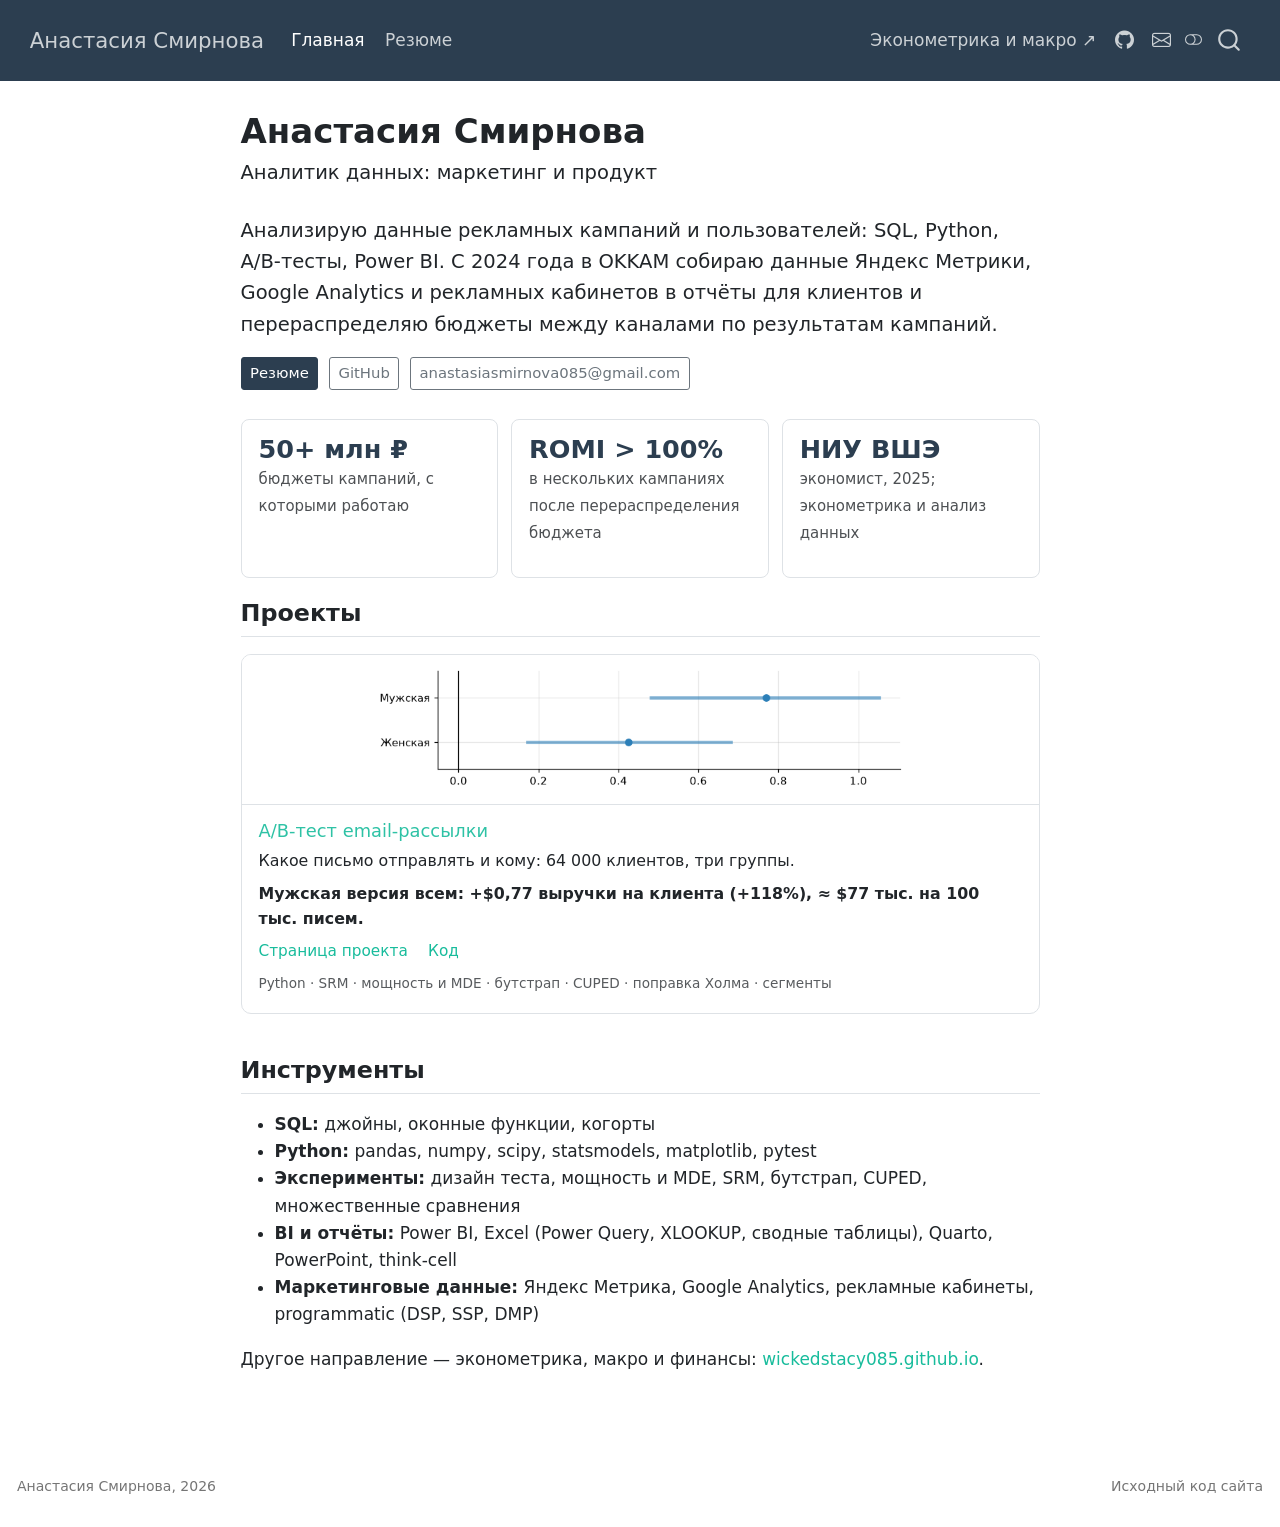
==== index.html @ 2279bbde "Built site for gh-pages" ====
<!DOCTYPE html>
<html xmlns="http://www.w3.org/1999/xhtml" lang="ru" xml:lang="ru"><head>

<meta charset="utf-8">
<meta name="generator" content="quarto-1.11.9">

<meta name="viewport" content="width=device-width, initial-scale=1.0, user-scalable=yes">


<title>Анастасия Смирнова</title>
<style>
/* Default styles provided by pandoc.
** See https://pandoc.org/MANUAL.html#variables-for-html for config info.
*/
span.smallcaps{font-variant: small-caps;}
div.columns{display: flex; gap: 1.5em;}
div.column{flex: auto;}
@media screen {
div.columns{gap: min(4vw, 1.5em);}
div.column{overflow-x: auto;}
}
div.hanging-indent{margin-left: 1.5em; text-indent: -1.5em;}
ul.task-list{list-style: none;}
ul.task-list li input[type="checkbox"] {
  width: 0.8em;
  margin: 0 0.8em 0.2em -1em; /* quarto-specific, see https://github.com/quarto-dev/quarto-cli/issues/4556 */ 
  vertical-align: middle;
}
</style>


<script src="site_libs/quarto-nav/quarto-nav.js"></script>
<script src="site_libs/quarto-nav/headroom.min.js"></script>
<script src="site_libs/clipboard/clipboard.min.js"></script>
<script src="site_libs/quarto-search/autocomplete.umd.js"></script>
<script src="site_libs/quarto-search/fuse.min.js"></script>
<script src="site_libs/quarto-search/quarto-search.js"></script>
<meta name="quarto:offset" content="./">
<script src="site_libs/quarto-html/quarto.js" type="module"></script>
<script src="site_libs/quarto-html/tabsets/tabsets.js" type="module"></script>
<script src="site_libs/quarto-html/scrollable-regions/scrollable-regions.js" type="module"></script>
<script src="site_libs/quarto-html/popper.min.js"></script>
<script src="site_libs/quarto-html/tippy.umd.min.js"></script>
<script src="site_libs/quarto-html/anchor.min.js"></script>
<link href="site_libs/quarto-html/tippy.css" rel="stylesheet">
<link href="site_libs/quarto-html/quarto-syntax-highlighting-63b5708e65d6cd79cd7618c58d0c21e7.css" rel="stylesheet" class="quarto-color-scheme" id="quarto-text-highlighting-styles">
<link href="site_libs/quarto-html/quarto-syntax-highlighting-dark-447e42e69aaa9833c0ba1b986f430b20.css" rel="stylesheet" class="quarto-color-scheme quarto-color-alternate" id="quarto-text-highlighting-styles">
<link href="site_libs/quarto-html/quarto-syntax-highlighting-63b5708e65d6cd79cd7618c58d0c21e7.css" rel="stylesheet" class="quarto-color-scheme-extra" id="quarto-text-highlighting-styles">
<script src="site_libs/bootstrap/bootstrap.min.js"></script>
<link href="site_libs/bootstrap/bootstrap-icons.css" rel="stylesheet">
<link href="site_libs/bootstrap/bootstrap-16fb2afdab2c977a88d0d4b7b8294ec5.min.css" rel="stylesheet" append-hash="true" class="quarto-color-scheme" id="quarto-bootstrap" data-mode="light">
<link href="site_libs/bootstrap/bootstrap-dark-0849af376b108c23856351c3808229f8.min.css" rel="stylesheet" append-hash="true" class="quarto-color-scheme quarto-color-alternate" id="quarto-bootstrap" data-mode="dark">
<link href="site_libs/bootstrap/bootstrap-16fb2afdab2c977a88d0d4b7b8294ec5.min.css" rel="stylesheet" append-hash="true" class="quarto-color-scheme-extra" id="quarto-bootstrap" data-mode="light">
<script id="quarto-search-options" type="application/json">{
  "location": "navbar",
  "copy-button": false,
  "collapse-after": 3,
  "panel-placement": "end",
  "type": "overlay",
  "limit": 50,
  "keyboard-shortcut": [
    "f",
    "/",
    "s"
  ],
  "show-item-context": false,
  "language": {
    "search-no-results-text": "Поиск не дал результатов",
    "search-matching-documents-text": "Результаты поиска",
    "search-copy-link-title": "Скопировать ссылку",
    "search-hide-matches-text": "Скрыть дополнительные результаты",
    "search-more-match-text": "дополнительный результат в этом документе",
    "search-more-matches-text": "дополнительных результата(-ов) в этом документе",
    "search-clear-button-title": "Очистить",
    "search-text-placeholder": "",
    "search-detached-cancel-button-title": "Отменить",
    "search-submit-button-title": "Найти",
    "search-label": "Поиск"
  }
}</script>


<meta property="og:title" content="Анастасия Смирнова">
<meta property="og:description" content="Аналитик данных: маркетинг и продукт">
<meta property="og:image" content="https://wickedstacy085.github.io/analytics/assets/ab-test.png">
<meta property="og:site_name" content="Анастасия Смирнова">
<meta property="og:image:alt" content="Прирост выручки на клиента от мужской и женской версий письма с доверительными интервалами">
<meta property="og:image:height" content="187">
<meta property="og:image:width" content="759">
</head>

<body class="nav-fixed fullcontent quarto-light"><a id="quarto-skip-link" class="visually-hidden-focusable" href="#quarto-document-content">Skip to main content</a><script id="quarto-html-before-body" type="application/javascript">
    const toggleBodyColorMode = (bsSheetEl) => {
      const mode = bsSheetEl.getAttribute("data-mode");
      const bodyEl = window.document.querySelector("body");
      if (mode === "dark") {
        bodyEl.classList.add("quarto-dark");
        bodyEl.classList.remove("quarto-light");
      } else {
        bodyEl.classList.add("quarto-light");
        bodyEl.classList.remove("quarto-dark");
      }
    }
    const toggleBodyColorPrimary = () => {
      const bsSheetEl = window.document.querySelector("link#quarto-bootstrap:not([rel=disabled-stylesheet])");
      if (bsSheetEl) {
        toggleBodyColorMode(bsSheetEl);
      }
    }
    const setColorSchemeToggle = (alternate) => {
      const toggles = window.document.querySelectorAll('.quarto-color-scheme-toggle');
      for (let i=0; i < toggles.length; i++) {
        const toggle = toggles[i];
        if (toggle) {
          toggle.setAttribute("aria-checked", alternate ? "true" : "false");
          if (alternate) {
            toggle.classList.add("alternate");
          } else {
            toggle.classList.remove("alternate");
          }
        }
      }
    };
    const toggleColorMode = (alternate) => {
      // Switch the stylesheets
      const primaryStylesheets = window.document.querySelectorAll('link.quarto-color-scheme:not(.quarto-color-alternate)');
      const alternateStylesheets = window.document.querySelectorAll('link.quarto-color-scheme.quarto-color-alternate');
      manageTransitions('#quarto-margin-sidebar .nav-link', false);
      if (alternate) {
        // note: dark is layered on light, we don't disable primary!
        enableStylesheet(alternateStylesheets);
        for (const sheetNode of alternateStylesheets) {
          if (sheetNode.id === "quarto-bootstrap") {
            toggleBodyColorMode(sheetNode);
          }
        }
      } else {
        disableStylesheet(alternateStylesheets);
        enableStylesheet(primaryStylesheets)
        toggleBodyColorPrimary();
      }
      manageTransitions('#quarto-margin-sidebar .nav-link', true);
      // Switch the toggles
      setColorSchemeToggle(alternate)
    }
    // Hack to workaround the fact that safari doesn't
    // properly recolor the scrollbar when toggling (#1455).
    // Not run on load: stylesheets are set before first paint there, and
    // scrolling would undo the scroll to a URL fragment (#14973).
    // The one pixel nudge keeps the reader where they were.
    const refreshSafariScrollbar = () => {
      if (navigator.userAgent.indexOf('Safari') > 0 && navigator.userAgent.indexOf('Chrome') == -1) {
        manageTransitions("body", false);
        const scrollY = window.scrollY;
        window.scrollTo(0, scrollY > 0 ? scrollY - 1 : 1);
        setTimeout(() => {
          window.scrollTo(0, scrollY);
          manageTransitions("body", true);
        }, 40);
      }
    }
    const disableStylesheet = (stylesheets) => {
      for (let i=0; i < stylesheets.length; i++) {
        const stylesheet = stylesheets[i];
        stylesheet.rel = 'disabled-stylesheet';
      }
    }
    const enableStylesheet = (stylesheets) => {
      for (let i=0; i < stylesheets.length; i++) {
        const stylesheet = stylesheets[i];
        if(stylesheet.rel !== 'stylesheet') { // for Chrome, which will still FOUC without this check
          stylesheet.rel = 'stylesheet';
        }
      }
    }
    const manageTransitions = (selector, allowTransitions) => {
      const els = window.document.querySelectorAll(selector);
      for (let i=0; i < els.length; i++) {
        const el = els[i];
        if (allowTransitions) {
          el.classList.remove('notransition');
        } else {
          el.classList.add('notransition');
        }
      }
    }
    const isFileUrl = () => {
      return window.location.protocol === 'file:';
    }
    const hasAlternateSentinel = () => {
      let styleSentinel = getColorSchemeSentinel();
      if (styleSentinel !== null) {
        return styleSentinel === "alternate";
      } else {
        return false;
      }
    }
    const setStyleSentinel = (alternate) => {
      const value = alternate ? "alternate" : "default";
      if (!isFileUrl()) {
        window.localStorage.setItem("quarto-color-scheme", value);
      } else {
        localAlternateSentinel = value;
      }
    }
    const getColorSchemeSentinel = () => {
      if (!isFileUrl()) {
        const storageValue = window.localStorage.getItem("quarto-color-scheme");
        return storageValue != null ? storageValue : localAlternateSentinel;
      } else {
        return localAlternateSentinel;
      }
    }
    const toggleGiscusIfUsed = (isAlternate, darkModeDefault) => {
      const baseTheme = document.querySelector('#giscus-base-theme')?.value ?? 'light';
      const alternateTheme = document.querySelector('#giscus-alt-theme')?.value ?? 'dark';
      let newTheme = '';
      if(authorPrefersDark) {
        newTheme = isAlternate ? baseTheme : alternateTheme;
      } else {
        newTheme = isAlternate ? alternateTheme : baseTheme;
      }
      const changeGiscusTheme = () => {
        // From: https://github.com/giscus/giscus/issues/336
        const sendMessage = (message) => {
          const iframe = document.querySelector('iframe.giscus-frame');
          if (!iframe) return;
          iframe.contentWindow.postMessage({ giscus: message }, 'https://giscus.app');
        }
        sendMessage({
          setConfig: {
            theme: newTheme
          }
        });
      }
      const isGiscussLoaded = window.document.querySelector('iframe.giscus-frame') !== null;
      if (isGiscussLoaded) {
        changeGiscusTheme();
      }
    };
    const authorPrefersDark = false;
    const darkModeDefault = authorPrefersDark;
      document.querySelector('link#quarto-text-highlighting-styles.quarto-color-scheme-extra').rel = 'disabled-stylesheet';
      document.querySelector('link#quarto-bootstrap.quarto-color-scheme-extra').rel = 'disabled-stylesheet';
    let localAlternateSentinel = darkModeDefault ? 'alternate' : 'default';
    // Dark / light mode switch
    window.quartoToggleColorScheme = () => {
      // Read the current dark / light value
      let toAlternate = !hasAlternateSentinel();
      toggleColorMode(toAlternate);
      refreshSafariScrollbar();
      setStyleSentinel(toAlternate);
      toggleGiscusIfUsed(toAlternate, darkModeDefault);
      window.dispatchEvent(new Event('resize'));
    };
    // Switch to dark mode if need be
    if (hasAlternateSentinel()) {
      toggleColorMode(true);
    } else {
      toggleColorMode(false);
    }
  </script>

<div id="quarto-search-results"></div>
  <header id="quarto-header" class="headroom fixed-top">
    <nav class="navbar navbar-expand-lg " data-bs-theme="dark" aria-label="Сайт">
      <div class="navbar-container container-fluid">
      <div class="navbar-brand-container mx-auto">
    <a class="navbar-brand" href="./index.html">
    <span class="navbar-title">Анастасия Смирнова</span>
    </a>
  </div>
          <button class="navbar-toggler" type="button" data-bs-toggle="collapse" data-bs-target="#navbarCollapse" aria-controls="navbarCollapse" aria-expanded="false" aria-label="Переключить навигацию" onclick="if (window.quartoToggleHeadroom) { window.quartoToggleHeadroom(); }">
  <span class="navbar-toggler-icon"></span>
</button>
          <div class="collapse navbar-collapse" id="navbarCollapse">
            <ul class="navbar-nav navbar-nav-scroll me-auto">
  <li class="nav-item">
    <a class="nav-link active" href="./index.html" aria-current="page"> 
<span class="menu-text">Главная</span></a>
  </li>  
  <li class="nav-item">
    <a class="nav-link" href="./cv.html"> 
<span class="menu-text">Резюме</span></a>
  </li>  
</ul>
            <ul class="navbar-nav navbar-nav-scroll ms-auto">
  <li class="nav-item">
    <a class="nav-link" href="https://wickedstacy085.github.io/"> 
<span class="menu-text">Эконометрика и макро ↗</span></a>
  </li>  
  <li class="nav-item compact">
    <a class="nav-link" href="https://github.com/wickedstacy085"> <i class="bi bi-github" role="img" aria-label="GitHub">
</i> 
<span class="menu-text"></span></a>
  </li>  
  <li class="nav-item compact">
    <a class="nav-link" href="mailto:anastasiasmirnova085@gmail.com"> <i class="bi bi-envelope" role="img" aria-label="Email">
</i> 
<span class="menu-text"></span></a>
  </li>  
</ul>
          </div> <!-- /navcollapse -->
            <div class="quarto-navbar-tools">
  <button type="button" role="switch" aria-checked="false" class="quarto-color-scheme-toggle quarto-navigation-tool  px-1" onclick="window.quartoToggleColorScheme(); return false;" title="Переключить темный режим" aria-label="Переключить темный режим"><i class="bi"></i></button>
</div>
            <div id="quarto-search" class="" title="Поиск"></div>
      </div> <!-- /container-fluid -->
    </nav>
</header>
<!-- content -->
<div id="quarto-content" class="quarto-container page-columns page-rows-contents page-layout-article page-navbar">
<!-- sidebar -->
<!-- margin-sidebar -->
    
<!-- main -->
<main class="content" id="quarto-document-content" tabindex="-1">


<header id="title-block-header" class="quarto-title-block default">
<div class="quarto-title">
<h1 class="title">Анастасия Смирнова</h1>
<p class="subtitle lead">Аналитик данных: маркетинг и продукт</p>
</div>



<div class="quarto-title-meta">

    
  
    
  </div>
  


</header>


<div class="lead">
<p>Анализирую данные рекламных кампаний и пользователей: SQL, Python, A/B-тесты, Power BI. С 2024 года в OKKAM собираю данные Яндекс Метрики, Google Analytics и рекламных кабинетов в отчёты для клиентов и перераспределяю бюджеты между каналами по результатам кампаний.</p>
</div>
<p><a href="./cv.html" class="btn btn-primary btn-sm">Резюме</a> <a href="https://github.com/wickedstacy085" class="btn btn-outline-secondary btn-sm">GitHub</a> <a href="mailto:anastasiasmirnova085@gmail.com" class="btn btn-outline-secondary btn-sm">anastasiasmirnova085@gmail.com</a></p>
<div class="kpis">
<div class="kpi">
<p><strong>50+ млн ₽</strong> <span>бюджеты кампаний, с которыми работаю</span></p>
</div>
<div class="kpi">
<p><strong>ROMI &gt; 100%</strong> <span>в нескольких кампаниях после перераспределения бюджета</span></p>
</div>
<div class="kpi">
<p><strong>НИУ ВШЭ</strong> <span>экономист, 2025; эконометрика и анализ данных</span></p>
</div>
</div>
<section id="проекты" class="level2">
<h2 class="anchored" data-anchor-id="проекты">Проекты</h2>
<div class="cards">
<div class="card-project">
<p><img src="assets/ab-test.png" class="img-fluid" alt="Прирост выручки на клиента от мужской и женской версий письма с доверительными интервалами"></p>
<section id="ab-тест-email-рассылки" class="level3 body">
<h3 class="anchored" data-anchor-id="ab-тест-email-рассылки"><a href="https://wickedstacy085.github.io/ab-test-email/">A/B-тест email-рассылки</a></h3>
<p>Какое письмо отправлять и кому: 64 000 клиентов, три группы.</p>
<p><span class="result">Мужская версия всем: +$0,77 выручки на клиента (+118%), ≈ $77 тыс. на 100 тыс. писем.</span></p>
<div class="links">
<p><a href="https://wickedstacy085.github.io/ab-test-email/">Страница проекта</a> <a href="https://github.com/wickedstacy085/ab-test-email">Код</a></p>
</div>
<p><span class="tags">Python · SRM · мощность и MDE · бутстрап · CUPED · поправка Холма · сегменты</span></p>
</section>
</div>
</div>
</section>
<section id="инструменты" class="level2">
<h2 class="anchored" data-anchor-id="инструменты">Инструменты</h2>
<ul>
<li><strong>SQL:</strong> джойны, оконные функции, когорты</li>
<li><strong>Python:</strong> pandas, numpy, scipy, statsmodels, matplotlib, pytest</li>
<li><strong>Эксперименты:</strong> дизайн теста, мощность и MDE, SRM, бутстрап, CUPED, множественные сравнения</li>
<li><strong>BI и отчёты:</strong> Power BI, Excel (Power Query, XLOOKUP, сводные таблицы), Quarto, PowerPoint, think-cell</li>
<li><strong>Маркетинговые данные:</strong> Яндекс Метрика, Google Analytics, рекламные кабинеты, programmatic (DSP, SSP, DMP)</li>
</ul>
<p>Другое направление — эконометрика, макро и финансы: <a href="https://wickedstacy085.github.io/">wickedstacy085.github.io</a>.</p>


</section>

</main> <!-- /main -->
<script id="quarto-html-after-body" type="application/javascript">
  window.document.addEventListener("DOMContentLoaded", function (event) {
    // Ensure there is a toggle, if there isn't float one in the top right
    if (window.document.querySelector('.quarto-color-scheme-toggle') === null) {
      const toggle = window.document.createElement('button');
      toggle.type = "button";
      toggle.setAttribute("role", "switch");
      toggle.setAttribute("aria-checked", "false");
      toggle.classList.add('top-right');
      toggle.classList.add('quarto-color-scheme-toggle');
      toggle.setAttribute("aria-label", "Переключить темный режим");
      toggle.onclick = function() { try { window.quartoToggleColorScheme(); } catch {} return false; };
      const i = window.document.createElement("i");
      i.classList.add('bi');
      toggle.appendChild(i);
      // Put the toggle in a landmark of its own, so that landmark navigation
      // can reach it.
      //
      // The container is always a fresh direct child of body, and the toggle is
      // never moved into page furniture that the theme or the author controls.
      // The toggle is positioned against the page, so any ancestor that
      // establishes a containing block captures it: a positioned element or a
      // grid for position: absolute, and transform, filter, will-change or
      // contain for position: fixed. A direct child of body has none of these
      // to inherit, and the shift when one appears is silent and visual.
      //
      // ARIA says a document should have at most one banner, and axe reports a
      // duplicate whether or not the banners carry distinct labels. So use a
      // header when the page has no banner yet, and a named region otherwise.
      //
      // A header is a banner wherever it sits, unless it is inside sectioning
      // content, so this cannot just look at the children of body: a custom
      // page layout wraps the title block header in a plain div. An explicit
      // role="banner" always counts.
      const sectioning = 'article, aside, main, nav, section, [role="article"], [role="complementary"], [role="main"], [role="navigation"], [role="region"]';
      const hasBanner = Array.from(
        window.document.querySelectorAll('header:not([role]), [role="banner"]')
      ).some(function(el) {
        return el.hasAttribute("role") || el.closest(sectioning) === null;
      });
      const container = window.document.createElement(hasBanner ? "div" : "header");
      if (hasBanner) {
        container.setAttribute("role", "region");
        container.setAttribute("aria-label", "Переключить темный режим");
      }
      container.classList.add('quarto-color-scheme-toggle-container');
      container.appendChild(toggle);
      window.document.body.appendChild(container);
    }
    setColorSchemeToggle(hasAlternateSentinel())
    const icon = "";
    const anchorJS = new window.AnchorJS();
    anchorJS.options = {
      placement: 'right',
      icon: icon
    };
    anchorJS.add('.anchored');
    const isCodeAnnotation = (el) => {
      for (const clz of el.classList) {
        if (clz.startsWith('code-annotation-')) {                     
          return true;
        }
      }
      return false;
    }
    const onCopySuccess = function(e) {
      // button target
      const button = e.trigger;
      // don't keep focus
      button.blur();
      // flash "checked"
      button.classList.add('code-copy-button-checked');
      var currentTitle = button.getAttribute("title");
      button.setAttribute("title", "Скопировано");
      let tooltip;
      if (window.bootstrap) {
        button.setAttribute("data-bs-toggle", "tooltip");
        button.setAttribute("data-bs-placement", "left");
        button.setAttribute("data-bs-title", "Скопировано");
        tooltip = new bootstrap.Tooltip(button, 
          { trigger: "manual", 
            customClass: "code-copy-button-tooltip",
            offset: [0, -8]});
        tooltip.show();    
      }
      setTimeout(function() {
        if (tooltip) {
          tooltip.hide();
          button.removeAttribute("data-bs-title");
          button.removeAttribute("data-bs-toggle");
          button.removeAttribute("data-bs-placement");
        }
        button.setAttribute("title", currentTitle);
        button.classList.remove('code-copy-button-checked');
      }, 1000);
      // clear code selection
      e.clearSelection();
    }
    const getTextToCopy = function(trigger) {
      const outerScaffold = trigger.parentElement.cloneNode(true);
      const codeEl = outerScaffold.querySelector('code');
      for (const childEl of codeEl.children) {
        if (isCodeAnnotation(childEl)) {
          childEl.remove();
        }
      }
      return codeEl.innerText;
    }
    const clipboard = new window.ClipboardJS('.code-copy-button:not([data-in-quarto-modal])', {
      text: getTextToCopy
    });
    clipboard.on('success', onCopySuccess);
    if (window.document.getElementById('quarto-embedded-source-code-modal')) {
      const clipboardModal = new window.ClipboardJS('.code-copy-button[data-in-quarto-modal]', {
        text: getTextToCopy,
        container: window.document.getElementById('quarto-embedded-source-code-modal')
      });
      clipboardModal.on('success', onCopySuccess);
    }
      var localhostRegex = new RegExp(/^(?:http|https):\/\/localhost\:?[0-9]*\//);
      var mailtoRegex = new RegExp(/^mailto:/);
        var filterRegex = new RegExp("https:\/\/wickedstacy085\.github\.io\/analytics");
      var isInternal = (href) => {
          return filterRegex.test(href) || localhostRegex.test(href) || mailtoRegex.test(href);
      }
      // Inspect non-navigation links and adorn them if external
      window.quartoDecorateExternalLinks = function (root) {
     var links = (root || window.document).querySelectorAll('a[href]:not(.nav-link):not(.navbar-brand):not(.toc-action):not(.sidebar-link):not(.sidebar-item-toggle):not(.pagination-link):not(.no-external):not([aria-hidden]):not(.dropdown-item):not(.quarto-navigation-tool):not(.about-link)');
      for (var i=0; i<links.length; i++) {
        const link = links[i];
        if (!isInternal(link.href)) {
          // undo the damage that might have been done by quarto-nav.js in the case of
          // links that we want to consider external
          if (link.dataset.originalHref !== undefined) {
            link.href = link.dataset.originalHref;
          }
          if (!link.classList.contains('no-external-icon')) {
          }
        }
      }
      };
      window.quartoDecorateExternalLinks(window.document);
    // Esc closes the popup (WCAG 1.4.13) and focus leaving both trigger and
    // popup closes it (WCAG 2.4.11); tippy handles neither for interactive popups.
    const hideOnEscAndFocusOut = {
      name: 'hideOnEscAndFocusOut',
      defaultValue: true,
      fn(instance) {
        const dismiss = () => {
          // A show scheduled by the trigger delay would otherwise reopen it
          instance.clearDelayTimeouts();
          instance.hide();
        };
        const onKeyDown = (event) => {
          if (event.key !== 'Escape') {
            return;
          }
          // Keep Esc from also reaching page handlers (e.g. reveal.js overview),
          // except an open reveal.js slide menu, which Esc should close too.
          // The menu handles keys only when its keyboard option is on.
          const menuHandlesEsc = window.Reveal?.getPlugin?.('menu')?.isOpen() &&
            window.Reveal.getConfig().menu?.keyboard !== false;
          if (!menuHandlesEsc) {
            event.stopPropagation();
          }
          if (instance.popper.contains(window.document.activeElement)) {
            // Disabled while refocusing so the focus trigger does not reopen it
            instance.disable();
            instance.reference.focus();
            instance.enable();
          }
          dismiss();
        };
        const onFocusOut = (event) => {
          const target = event.relatedTarget;
          if (target && !instance.reference.contains(target) &&
              !instance.popper.contains(target)) {
            dismiss();
          }
        };
        // On the trigger too: a click trigger (code-annotations: select) has no
        // blur handling. Attached for the instance's lifetime so leaving the
        // trigger also cancels a show still pending on the trigger delay.
        instance.reference.addEventListener('focusout', onFocusOut);
        return {
          onShow() {
            window.document.addEventListener('keydown', onKeyDown, true);
            instance.popper.addEventListener('focusout', onFocusOut);
          },
          onHide() {
            window.document.removeEventListener('keydown', onKeyDown, true);
            instance.popper.removeEventListener('focusout', onFocusOut);
          },
          onDestroy() {
            instance.reference.removeEventListener('focusout', onFocusOut);
          },
        };
      },
    };
    function tippyHover(el, contentFn, onTriggerFn, onUntriggerFn) {
      const config = {
        allowHTML: true,
        maxWidth: 500,
        delay: 100,
        arrow: false,
        appendTo: function(el) {
            return el.parentElement;
        },
        interactive: true,
        interactiveBorder: 10,
        theme: 'quarto',
        placement: 'bottom-start',
        plugins: [hideOnEscAndFocusOut],
      };
      if (contentFn) {
        config.content = contentFn;
      }
      if (onTriggerFn) {
        config.onTrigger = onTriggerFn;
      }
      if (onUntriggerFn) {
        config.onUntrigger = onUntriggerFn;
      }
      window.tippy(el, config); 
    }
    const noterefs = window.document.querySelectorAll('a[role="doc-noteref"]');
    for (var i=0; i<noterefs.length; i++) {
      const ref = noterefs[i];
      tippyHover(ref, function() {
        // use id or data attribute instead here
        let href = ref.getAttribute('data-footnote-href') || ref.getAttribute('href');
        try { href = new URL(href).hash; } catch {}
        const id = href.replace(/^#\/?/, "");
        const note = window.document.getElementById(id);
        if (note) {
          return note.innerHTML;
        } else {
          return "";
        }
      });
    }
    const xrefs = window.document.querySelectorAll('a.quarto-xref');
    const processXRef = (id, note) => {
      // Strip column container classes
      const stripColumnClz = (el) => {
        el.classList.remove("page-full", "page-columns");
        if (el.children) {
          for (const child of el.children) {
            stripColumnClz(child);
          }
        }
      }
      stripColumnClz(note)
      if (id === null || id.startsWith('sec-')) {
        // Special case sections, only their first couple elements
        const container = document.createElement("div");
        if (note.children && note.children.length > 2) {
          container.appendChild(note.children[0].cloneNode(true));
          for (let i = 1; i < note.children.length; i++) {
            const child = note.children[i];
            if (child.tagName === "P" && child.innerText === "") {
              continue;
            } else {
              container.appendChild(child.cloneNode(true));
              break;
            }
          }
          if (window.Quarto?.typesetMath) {
            window.Quarto.typesetMath(container);
          }
          return container.innerHTML
        } else {
          if (window.Quarto?.typesetMath) {
            window.Quarto.typesetMath(note);
          }
          return note.innerHTML;
        }
      } else {
        // Remove any anchor links if they are present
        const anchorLink = note.querySelector('a.anchorjs-link');
        if (anchorLink) {
          anchorLink.remove();
        }
        if (window.Quarto?.typesetMath) {
          window.Quarto.typesetMath(note);
        }
        if (note.classList.contains("callout")) {
          return note.outerHTML;
        } else {
          return note.innerHTML;
        }
      }
    }
    for (var i=0; i<xrefs.length; i++) {
      const xref = xrefs[i];
      tippyHover(xref, undefined, function(instance) {
        instance.disable();
        let url = xref.getAttribute('href');
        let hash = undefined; 
        if (url.startsWith('#')) {
          hash = url;
        } else {
          try { hash = new URL(url).hash; } catch {}
        }
        if (hash) {
          const id = hash.replace(/^#\/?/, "");
          const note = window.document.getElementById(id);
          if (note !== null) {
            try {
              const html = processXRef(id, note.cloneNode(true));
              instance.setContent(html);
            } finally {
              instance.enable();
              instance.show();
            }
          } else {
            // See if we can fetch this
            fetch(url.split('#')[0])
            .then(res => res.text())
            .then(html => {
              const parser = new DOMParser();
              const htmlDoc = parser.parseFromString(html, "text/html");
              const note = htmlDoc.getElementById(id);
              if (note !== null) {
                const html = processXRef(id, note);
                instance.setContent(html);
              } 
            }).finally(() => {
              instance.enable();
              instance.show();
            });
          }
        } else {
          // See if we can fetch a full url (with no hash to target)
          // This is a special case and we should probably do some content thinning / targeting
          fetch(url)
          .then(res => res.text())
          .then(html => {
            const parser = new DOMParser();
            const htmlDoc = parser.parseFromString(html, "text/html");
            const note = htmlDoc.querySelector('main.content');
            if (note !== null) {
              // This should only happen for chapter cross references
              // (since there is no id in the URL)
              // remove the first header
              if (note.children.length > 0 && note.children[0].tagName === "HEADER") {
                note.children[0].remove();
              }
              const html = processXRef(null, note);
              instance.setContent(html);
            } 
          }).finally(() => {
            instance.enable();
            instance.show();
          });
        }
      }, function(instance) {
      });
    }
        let selectedAnnoteEl;
        const selectorForAnnotation = ( cell, annotation) => {
          let cellAttr = 'data-code-cell="' + cell + '"';
          let lineAttr = 'data-code-annotation="' +  annotation + '"';
          const selector = 'span[' + cellAttr + '][' + lineAttr + ']';
          return selector;
        }
        const selectCodeLines = (annoteEl) => {
          const doc = window.document;
          const targetCell = annoteEl.getAttribute("data-target-cell");
          const targetAnnotation = annoteEl.getAttribute("data-target-annotation");
          const annoteSpan = window.document.querySelector(selectorForAnnotation(targetCell, targetAnnotation));
          const lines = annoteSpan.getAttribute("data-code-lines").split(",");
          const lineIds = lines.map((line) => {
            return targetCell + "-" + line;
          })
          // Each band is positioned against its own containing block, which is
          // not the offsetParent of the lines, so place it from client rects.
          const placeBand = (band, firstEl, lastEl, codeBlock) => {
            const container = band.offsetParent;
            if (container === null) {
              return;
            }
            const containerRect = container.getBoundingClientRect();
            // Reveal.js scales slides with a transform, so convert client
            // pixels back to the CSS pixels of the container.
            const scale = containerRect.height / container.offsetHeight || 1;
            const firstRect = firstEl.getBoundingClientRect();
            const lastRect = lastEl.getBoundingClientRect();
            const top = (firstRect.top - containerRect.top) / scale - container.clientTop + container.scrollTop;
            const height = (lastRect.bottom - firstRect.top) / scale;
            band.style.top = top - 2 + "px";
            band.style.height = height + 4 + "px";
            if (codeBlock) {
              // Without the copy button wrapper, the containing block is wider
              // than the code block, so span the code block explicitly.
              const blockRect = codeBlock.getBoundingClientRect();
              band.style.left = (blockRect.left - containerRect.left) / scale - container.clientLeft + container.scrollLeft + "px";
              band.style.width = blockRect.width / scale + "px";
            }
          };
          if (lineIds.length > 0) {
            const el = window.document.getElementById(lineIds[0]);
            const lastEl = window.document.getElementById(lineIds[lineIds.length - 1]);
            const parent = el.parentElement.parentElement;
            // cook up a div (if necessary) and position it
            let div = window.document.getElementById("code-annotation-line-highlight");
            if (div === null) {
              div = window.document.createElement("div");
              div.setAttribute("id", "code-annotation-line-highlight");
              div.style.position = 'absolute';
              parent.appendChild(div);
            }
            placeBand(div, el, lastEl, parent.closest("div.sourceCode") || parent);
            let gutterDiv = window.document.getElementById("code-annotation-line-highlight-gutter");
            if (gutterDiv === null) {
              gutterDiv = window.document.createElement("div");
              gutterDiv.setAttribute("id", "code-annotation-line-highlight-gutter");
              gutterDiv.style.position = 'absolute';
              const codeCell = window.document.getElementById(targetCell);
              const gutter = codeCell.querySelector('.code-annotation-gutter');
              gutter.appendChild(gutterDiv);
            }
            placeBand(gutterDiv, el, lastEl);
            selectedAnnoteEl = annoteEl;
          }
        };
        const unselectCodeLines = () => {
          const elementsIds = ["code-annotation-line-highlight", "code-annotation-line-highlight-gutter"];
          elementsIds.forEach((elId) => {
            const div = window.document.getElementById(elId);
            if (div) {
              div.remove();
            }
          });
          selectedAnnoteEl = undefined;
        };
          // Handle positioning of the toggle
      window.addEventListener(
        "resize",
        throttle(() => {
          elRect = undefined;
          if (selectedAnnoteEl) {
            selectCodeLines(selectedAnnoteEl);
          }
        }, 10)
      );
      function throttle(fn, ms) {
      let throttle = false;
      let timer;
        return (...args) => {
          if(!throttle) { // first call gets through
              fn.apply(this, args);
              throttle = true;
          } else { // all the others get throttled
              if(timer) clearTimeout(timer); // cancel #2
              timer = setTimeout(() => {
                fn.apply(this, args);
                timer = throttle = false;
              }, ms);
          }
        };
      }
        // Attach click handler to the DT
        const annoteDls = window.document.querySelectorAll('dt[data-target-cell]');
        for (const annoteDlNode of annoteDls) {
          annoteDlNode.addEventListener('click', (event) => {
            const clickedEl = event.target;
            if (clickedEl !== selectedAnnoteEl) {
              unselectCodeLines();
              const activeEl = window.document.querySelector('dt[data-target-cell].code-annotation-active');
              if (activeEl) {
                activeEl.classList.remove('code-annotation-active');
              }
              selectCodeLines(clickedEl);
              clickedEl.classList.add('code-annotation-active');
            } else {
              // Unselect the line
              unselectCodeLines();
              clickedEl.classList.remove('code-annotation-active');
            }
          });
        }
    const findCites = (el) => {
      const parentEl = el.parentElement;
      if (parentEl) {
        const cites = parentEl.dataset.cites;
        if (cites) {
          return {
            el,
            cites: cites.split(' ')
          };
        } else {
          return findCites(el.parentElement)
        }
      } else {
        return undefined;
      }
    };
    var bibliorefs = window.document.querySelectorAll('a[role="doc-biblioref"]');
    for (var i=0; i<bibliorefs.length; i++) {
      const ref = bibliorefs[i];
      const citeInfo = findCites(ref);
      if (citeInfo) {
        tippyHover(citeInfo.el, function() {
          var popup = window.document.createElement('div');
          citeInfo.cites.forEach(function(cite) {
            var citeDiv = window.document.createElement('div');
            citeDiv.classList.add('hanging-indent');
            citeDiv.classList.add('csl-entry');
            var biblioDiv = window.document.getElementById('ref-' + cite);
            if (biblioDiv) {
              citeDiv.innerHTML = biblioDiv.innerHTML;
            }
            popup.appendChild(citeDiv);
          });
          return popup.innerHTML;
        });
      }
    }
  });
  </script>
  <script type="application/javascript">
  window.quartoScrollableRegionsLabels = {"code":"Прокручиваемый код","output":"Прокручиваемый вывод"};
  </script>
</div> <!-- /content -->
<footer class="footer">
  <div class="nav-footer">
    <div class="nav-footer-left">
<p>Анастасия Смирнова, 2026</p>
</div>   
    <div class="nav-footer-center">
      &nbsp;
    </div>
    <div class="nav-footer-right">
<p><a href="https://github.com/wickedstacy085/analytics">Исходный код сайта</a></p>
</div>
  </div>
</footer>




</body></html>
---- site_libs/quarto-html/tippy.css ----
.tippy-box[data-animation=fade][data-state=hidden]{opacity:0}[data-tippy-root]{max-width:calc(100vw - 10px)}.tippy-box{position:relative;background-color:#333;color:#fff;border-radius:4px;font-size:14px;line-height:1.4;white-space:normal;outline:0;transition-property:transform,visibility,opacity}.tippy-box[data-placement^=top]>.tippy-arrow{bottom:0}.tippy-box[data-placement^=top]>.tippy-arrow:before{bottom:-7px;left:0;border-width:8px 8px 0;border-top-color:initial;transform-origin:center top}.tippy-box[data-placement^=bottom]>.tippy-arrow{top:0}.tippy-box[data-placement^=bottom]>.tippy-arrow:before{top:-7px;left:0;border-width:0 8px 8px;border-bottom-color:initial;transform-origin:center bottom}.tippy-box[data-placement^=left]>.tippy-arrow{right:0}.tippy-box[data-placement^=left]>.tippy-arrow:before{border-width:8px 0 8px 8px;border-left-color:initial;right:-7px;transform-origin:center left}.tippy-box[data-placement^=right]>.tippy-arrow{left:0}.tippy-box[data-placement^=right]>.tippy-arrow:before{left:-7px;border-width:8px 8px 8px 0;border-right-color:initial;transform-origin:center right}.tippy-box[data-inertia][data-state=visible]{transition-timing-function:cubic-bezier(.54,1.5,.38,1.11)}.tippy-arrow{width:16px;height:16px;color:#333}.tippy-arrow:before{content:"";position:absolute;border-color:transparent;border-style:solid}.tippy-content{position:relative;padding:5px 9px;z-index:1}
---- site_libs/quarto-html/quarto-syntax-highlighting-63b5708e65d6cd79cd7618c58d0c21e7.css ----
/* quarto syntax highlight colors */
:root {
  --quarto-hl-ot-color: #003B4F;
  --quarto-hl-at-color: #657422;
  --quarto-hl-ss-color: #20794D;
  --quarto-hl-an-color: #5E5E5E;
  --quarto-hl-fu-color: #4758AB;
  --quarto-hl-st-color: #20794D;
  --quarto-hl-cf-color: #003B4F;
  --quarto-hl-op-color: #5E5E5E;
  --quarto-hl-er-color: #AD0000;
  --quarto-hl-bn-color: #AD0000;
  --quarto-hl-al-color: #AD0000;
  --quarto-hl-va-color: #111111;
  --quarto-hl-bu-color: inherit;
  --quarto-hl-ex-color: inherit;
  --quarto-hl-pp-color: #AD0000;
  --quarto-hl-in-color: #5E5E5E;
  --quarto-hl-vs-color: #20794D;
  --quarto-hl-wa-color: #5E5E5E;
  --quarto-hl-do-color: #5E5E5E;
  --quarto-hl-im-color: #00769E;
  --quarto-hl-ch-color: #20794D;
  --quarto-hl-dt-color: #AD0000;
  --quarto-hl-fl-color: #AD0000;
  --quarto-hl-co-color: #5E5E5E;
  --quarto-hl-cv-color: #5E5E5E;
  --quarto-hl-cn-color: #8f5902;
  --quarto-hl-sc-color: #5E5E5E;
  --quarto-hl-dv-color: #AD0000;
  --quarto-hl-kw-color: #003B4F;
}

/* other quarto variables */
:root {
  --quarto-font-monospace: SFMono-Regular, Menlo, Monaco, Consolas, "Liberation Mono", "Courier New", monospace;
}

/* syntax highlight based on Pandoc's rules */
pre > code.sourceCode > span {
  color: #003B4F;
}

code.sourceCode > span {
  color: #003B4F;
}

div.sourceCode,
div.sourceCode pre.sourceCode {
  color: #003B4F;
}

/* Normal */
code span {
  color: #003B4F;
}

/* Alert */
code span.al {
  color: #AD0000;
  font-style: inherit;
}

/* Annotation */
code span.an {
  color: #5E5E5E;
  font-style: inherit;
}

/* Attribute */
code span.at {
  color: #657422;
  font-style: inherit;
}

/* BaseN */
code span.bn {
  color: #AD0000;
  font-style: inherit;
}

/* BuiltIn */
code span.bu {
  font-style: inherit;
}

/* ControlFlow */
code span.cf {
  color: #003B4F;
  font-weight: bold;
  font-style: inherit;
}

/* Char */
code span.ch {
  color: #20794D;
  font-style: inherit;
}

/* Constant */
code span.cn {
  color: #8f5902;
  font-style: inherit;
}

/* Comment */
code span.co {
  color: #5E5E5E;
  font-style: inherit;
}

/* CommentVar */
code span.cv {
  color: #5E5E5E;
  font-style: italic;
}

/* Documentation */
code span.do {
  color: #5E5E5E;
  font-style: italic;
}

/* DataType */
code span.dt {
  color: #AD0000;
  font-style: inherit;
}

/* DecVal */
code span.dv {
  color: #AD0000;
  font-style: inherit;
}

/* Error */
code span.er {
  color: #AD0000;
  font-style: inherit;
}

/* Extension */
code span.ex {
  font-style: inherit;
}

/* Float */
code span.fl {
  color: #AD0000;
  font-style: inherit;
}

/* Function */
code span.fu {
  color: #4758AB;
  font-style: inherit;
}

/* Import */
code span.im {
  color: #00769E;
  font-style: inherit;
}

/* Information */
code span.in {
  color: #5E5E5E;
  font-style: inherit;
}

/* Keyword */
code span.kw {
  color: #003B4F;
  font-weight: bold;
  font-style: inherit;
}

/* Operator */
code span.op {
  color: #5E5E5E;
  font-style: inherit;
}

/* Other */
code span.ot {
  color: #003B4F;
  font-style: inherit;
}

/* Preprocessor */
code span.pp {
  color: #AD0000;
  font-style: inherit;
}

/* SpecialChar */
code span.sc {
  color: #5E5E5E;
  font-style: inherit;
}

/* SpecialString */
code span.ss {
  color: #20794D;
  font-style: inherit;
}

/* String */
code span.st {
  color: #20794D;
  font-style: inherit;
}

/* Variable */
code span.va {
  color: #111111;
  font-style: inherit;
}

/* VerbatimString */
code span.vs {
  color: #20794D;
  font-style: inherit;
}

/* Warning */
code span.wa {
  color: #5E5E5E;
  font-style: italic;
}

.prevent-inlining {
  content: "</";
}

/*# sourceMappingURL=054cc16b9e9817627be6994582d2ffb5.css.map */
---- site_libs/quarto-html/quarto-syntax-highlighting-dark-447e42e69aaa9833c0ba1b986f430b20.css ----
/* quarto syntax highlight colors */
:root {
  --quarto-hl-al-color: #f07178;
  --quarto-hl-an-color: #d4d0ab;
  --quarto-hl-at-color: #00e0e0;
  --quarto-hl-bn-color: #d4d0ab;
  --quarto-hl-bu-color: #abe338;
  --quarto-hl-ch-color: #abe338;
  --quarto-hl-co-color: #f8f8f2;
  --quarto-hl-cv-color: #ffd700;
  --quarto-hl-cn-color: #ffd700;
  --quarto-hl-cf-color: #ffa07a;
  --quarto-hl-dt-color: #ffa07a;
  --quarto-hl-dv-color: #d4d0ab;
  --quarto-hl-do-color: #f8f8f2;
  --quarto-hl-er-color: #f07178;
  --quarto-hl-ex-color: #00e0e0;
  --quarto-hl-fl-color: #d4d0ab;
  --quarto-hl-fu-color: #ffa07a;
  --quarto-hl-im-color: #abe338;
  --quarto-hl-in-color: #d4d0ab;
  --quarto-hl-kw-color: #ffa07a;
  --quarto-hl-op-color: #ffa07a;
  --quarto-hl-ot-color: #00e0e0;
  --quarto-hl-pp-color: #dcc6e0;
  --quarto-hl-re-color: #00e0e0;
  --quarto-hl-sc-color: #abe338;
  --quarto-hl-ss-color: #abe338;
  --quarto-hl-st-color: #abe338;
  --quarto-hl-va-color: #00e0e0;
  --quarto-hl-vs-color: #abe338;
  --quarto-hl-wa-color: #dcc6e0;
}

/* other quarto variables */
:root {
  --quarto-font-monospace: SFMono-Regular, Menlo, Monaco, Consolas, "Liberation Mono", "Courier New", monospace;
}

/* syntax highlight based on Pandoc's rules */
pre > code.sourceCode > span {
  color: #f8f8f2;
}

code.sourceCode > span {
  color: #f8f8f2;
}

div.sourceCode,
div.sourceCode pre.sourceCode {
  color: #f8f8f2;
}

/* Normal */
code span {
  color: #f8f8f2;
}

/* Alert */
code span.al {
  color: #f07178;
}

/* Annotation */
code span.an {
  color: #d4d0ab;
}

/* Attribute */
code span.at {
  color: #00e0e0;
}

/* BaseN */
code span.bn {
  color: #d4d0ab;
}

/* BuiltIn */
code span.bu {
  color: #abe338;
}

/* ControlFlow */
code span.cf {
  font-weight: bold;
  color: #ffa07a;
}

/* Char */
code span.ch {
  color: #abe338;
}

/* Constant */
code span.cn {
  color: #ffd700;
}

/* Comment */
code span.co {
  font-style: italic;
  color: #f8f8f2;
}

/* CommentVar */
code span.cv {
  color: #ffd700;
}

/* Documentation */
code span.do {
  color: #f8f8f2;
}

/* DataType */
code span.dt {
  color: #ffa07a;
}

/* DecVal */
code span.dv {
  color: #d4d0ab;
}

/* Error */
code span.er {
  color: #f07178;
  text-decoration: underline;
}

/* Extension */
code span.ex {
  font-weight: bold;
  color: #00e0e0;
}

/* Float */
code span.fl {
  color: #d4d0ab;
}

/* Function */
code span.fu {
  color: #ffa07a;
}

/* Import */
code span.im {
  color: #abe338;
}

/* Information */
code span.in {
  color: #d4d0ab;
}

/* Keyword */
code span.kw {
  font-weight: bold;
  color: #ffa07a;
}

/* Operator */
code span.op {
  color: #ffa07a;
}

/* Other */
code span.ot {
  color: #00e0e0;
}

/* Preprocessor */
code span.pp {
  color: #dcc6e0;
}

/* RegionMarker */
code span.re {
  background-color: #f8f8f2;
  color: #00e0e0;
}

/* SpecialChar */
code span.sc {
  color: #abe338;
}

/* SpecialString */
code span.ss {
  color: #abe338;
}

/* String */
code span.st {
  color: #abe338;
}

/* Variable */
code span.va {
  color: #00e0e0;
}

/* VerbatimString */
code span.vs {
  color: #abe338;
}

/* Warning */
code span.wa {
  color: #dcc6e0;
}

.prevent-inlining {
  content: "</";
}

/*# sourceMappingURL=be8e1111c2b710f7c3a4926ffa2967aa.css.map */
---- site_libs/quarto-html/quarto-syntax-highlighting-63b5708e65d6cd79cd7618c58d0c21e7.css ----
/* quarto syntax highlight colors */
:root {
  --quarto-hl-ot-color: #003B4F;
  --quarto-hl-at-color: #657422;
  --quarto-hl-ss-color: #20794D;
  --quarto-hl-an-color: #5E5E5E;
  --quarto-hl-fu-color: #4758AB;
  --quarto-hl-st-color: #20794D;
  --quarto-hl-cf-color: #003B4F;
  --quarto-hl-op-color: #5E5E5E;
  --quarto-hl-er-color: #AD0000;
  --quarto-hl-bn-color: #AD0000;
  --quarto-hl-al-color: #AD0000;
  --quarto-hl-va-color: #111111;
  --quarto-hl-bu-color: inherit;
  --quarto-hl-ex-color: inherit;
  --quarto-hl-pp-color: #AD0000;
  --quarto-hl-in-color: #5E5E5E;
  --quarto-hl-vs-color: #20794D;
  --quarto-hl-wa-color: #5E5E5E;
  --quarto-hl-do-color: #5E5E5E;
  --quarto-hl-im-color: #00769E;
  --quarto-hl-ch-color: #20794D;
  --quarto-hl-dt-color: #AD0000;
  --quarto-hl-fl-color: #AD0000;
  --quarto-hl-co-color: #5E5E5E;
  --quarto-hl-cv-color: #5E5E5E;
  --quarto-hl-cn-color: #8f5902;
  --quarto-hl-sc-color: #5E5E5E;
  --quarto-hl-dv-color: #AD0000;
  --quarto-hl-kw-color: #003B4F;
}

/* other quarto variables */
:root {
  --quarto-font-monospace: SFMono-Regular, Menlo, Monaco, Consolas, "Liberation Mono", "Courier New", monospace;
}

/* syntax highlight based on Pandoc's rules */
pre > code.sourceCode > span {
  color: #003B4F;
}

code.sourceCode > span {
  color: #003B4F;
}

div.sourceCode,
div.sourceCode pre.sourceCode {
  color: #003B4F;
}

/* Normal */
code span {
  color: #003B4F;
}

/* Alert */
code span.al {
  color: #AD0000;
  font-style: inherit;
}

/* Annotation */
code span.an {
  color: #5E5E5E;
  font-style: inherit;
}

/* Attribute */
code span.at {
  color: #657422;
  font-style: inherit;
}

/* BaseN */
code span.bn {
  color: #AD0000;
  font-style: inherit;
}

/* BuiltIn */
code span.bu {
  font-style: inherit;
}

/* ControlFlow */
code span.cf {
  color: #003B4F;
  font-weight: bold;
  font-style: inherit;
}

/* Char */
code span.ch {
  color: #20794D;
  font-style: inherit;
}

/* Constant */
code span.cn {
  color: #8f5902;
  font-style: inherit;
}

/* Comment */
code span.co {
  color: #5E5E5E;
  font-style: inherit;
}

/* CommentVar */
code span.cv {
  color: #5E5E5E;
  font-style: italic;
}

/* Documentation */
code span.do {
  color: #5E5E5E;
  font-style: italic;
}

/* DataType */
code span.dt {
  color: #AD0000;
  font-style: inherit;
}

/* DecVal */
code span.dv {
  color: #AD0000;
  font-style: inherit;
}

/* Error */
code span.er {
  color: #AD0000;
  font-style: inherit;
}

/* Extension */
code span.ex {
  font-style: inherit;
}

/* Float */
code span.fl {
  color: #AD0000;
  font-style: inherit;
}

/* Function */
code span.fu {
  color: #4758AB;
  font-style: inherit;
}

/* Import */
code span.im {
  color: #00769E;
  font-style: inherit;
}

/* Information */
code span.in {
  color: #5E5E5E;
  font-style: inherit;
}

/* Keyword */
code span.kw {
  color: #003B4F;
  font-weight: bold;
  font-style: inherit;
}

/* Operator */
code span.op {
  color: #5E5E5E;
  font-style: inherit;
}

/* Other */
code span.ot {
  color: #003B4F;
  font-style: inherit;
}

/* Preprocessor */
code span.pp {
  color: #AD0000;
  font-style: inherit;
}

/* SpecialChar */
code span.sc {
  color: #5E5E5E;
  font-style: inherit;
}

/* SpecialString */
code span.ss {
  color: #20794D;
  font-style: inherit;
}

/* String */
code span.st {
  color: #20794D;
  font-style: inherit;
}

/* Variable */
code span.va {
  color: #111111;
  font-style: inherit;
}

/* VerbatimString */
code span.vs {
  color: #20794D;
  font-style: inherit;
}

/* Warning */
code span.wa {
  color: #5E5E5E;
  font-style: italic;
}

.prevent-inlining {
  content: "</";
}

/*# sourceMappingURL=054cc16b9e9817627be6994582d2ffb5.css.map */
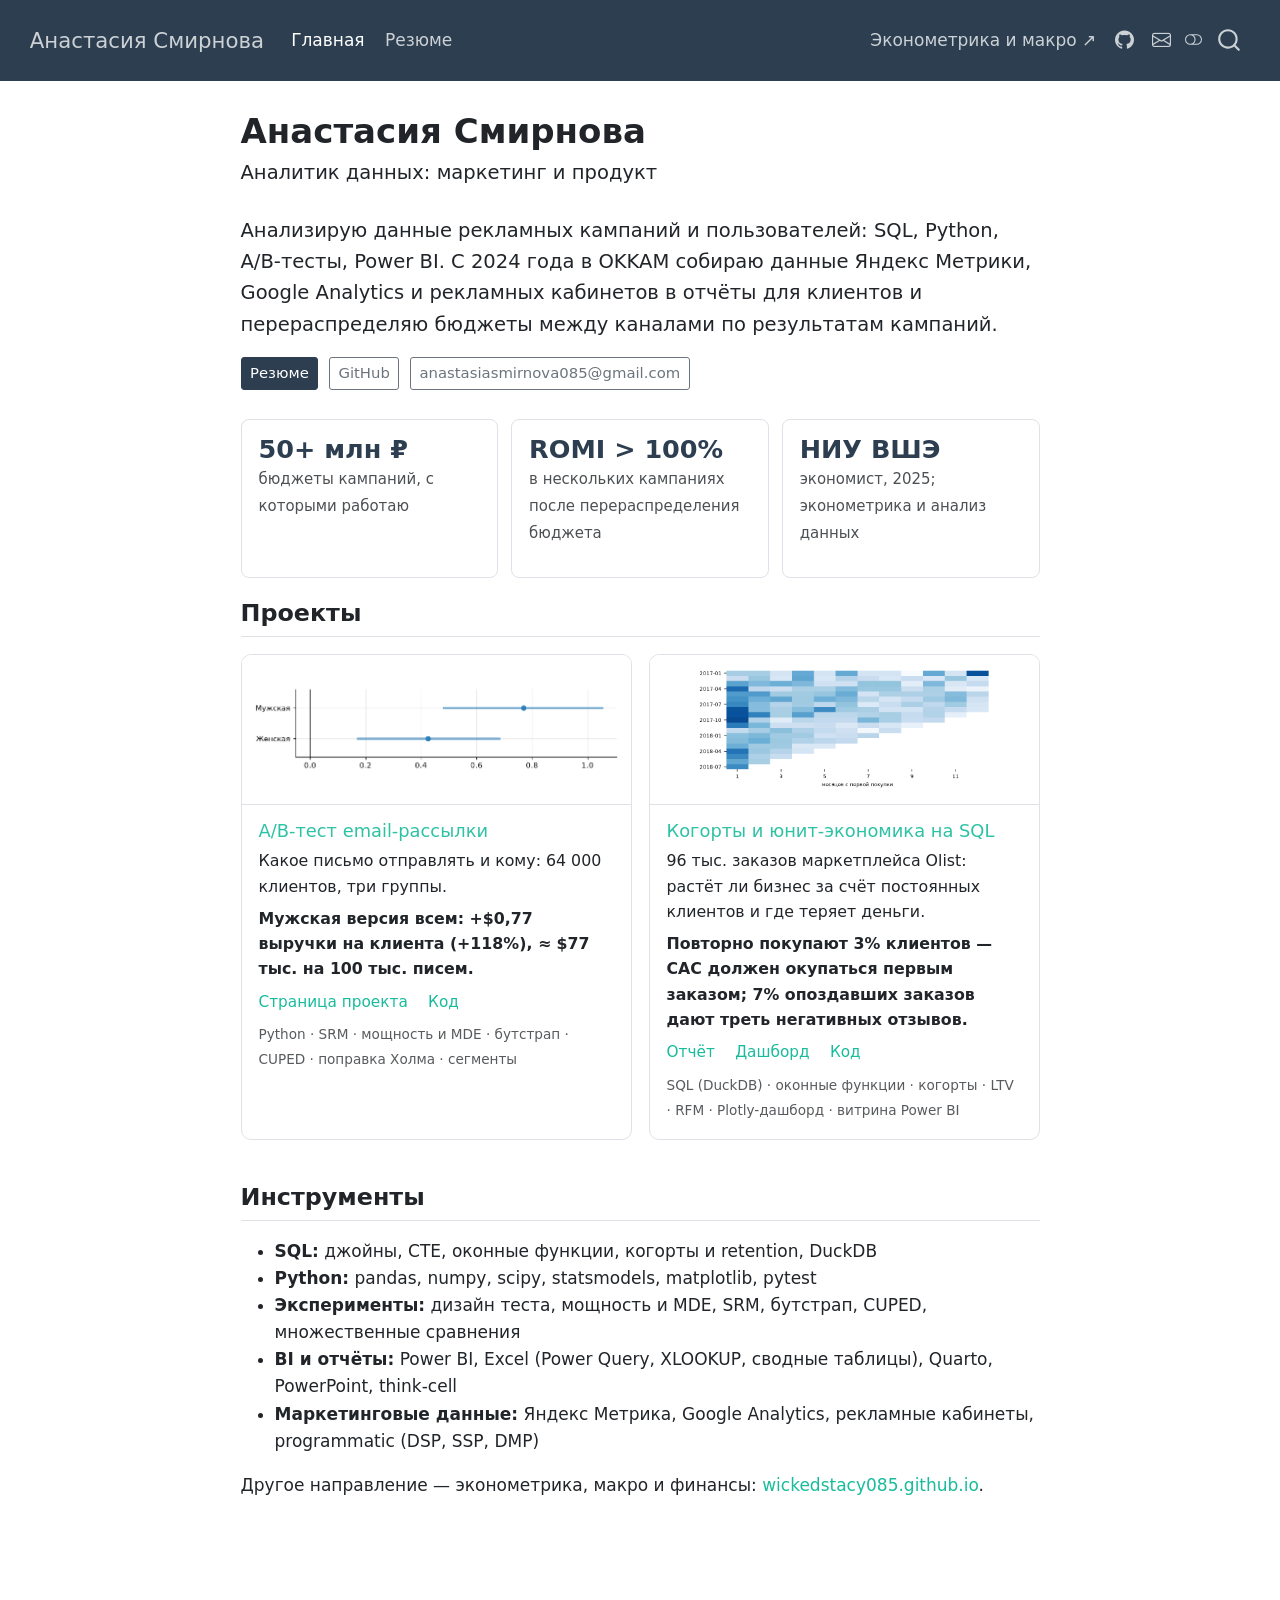
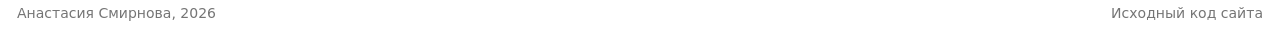
==== commit a46c1ce8: "Built site for gh-pages" ====
--- a/index.html
+++ b/index.html
@@ -367,12 +367,24 @@
 <p><span class="tags">Python · SRM · мощность и MDE · бутстрап · CUPED · поправка Холма · сегменты</span></p>
 </section>
 </div>
+<div class="card-project">
+<p><img src="assets/ecommerce-sql.png" class="img-fluid" alt="Тепловая карта retention когорт: почти все значения меньше 1%"></p>
+<section id="когорты-и-юнит-экономика-на-sql" class="level3 body">
+<h3 class="anchored" data-anchor-id="когорты-и-юнит-экономика-на-sql"><a href="https://wickedstacy085.github.io/ecommerce-sql/">Когорты и юнит-экономика на SQL</a></h3>
+<p>96 тыс. заказов маркетплейса Olist: растёт ли бизнес за счёт постоянных клиентов и где теряет деньги.</p>
+<p><span class="result">Повторно покупают 3% клиентов — CAC должен окупаться первым заказом; 7% опоздавших заказов дают треть негативных отзывов.</span></p>
+<div class="links">
+<p><a href="https://wickedstacy085.github.io/ecommerce-sql/">Отчёт</a> <a href="https://wickedstacy085.github.io/ecommerce-sql/dashboard.html">Дашборд</a> <a href="https://github.com/wickedstacy085/ecommerce-sql">Код</a></p>
+</div>
+<p><span class="tags">SQL (DuckDB) · оконные функции · когорты · LTV · RFM · Plotly-дашборд · витрина Power BI</span></p>
+</section>
+</div>
 </div>
 </section>
 <section id="инструменты" class="level2">
 <h2 class="anchored" data-anchor-id="инструменты">Инструменты</h2>
 <ul>
-<li><strong>SQL:</strong> джойны, оконные функции, когорты</li>
+<li><strong>SQL:</strong> джойны, CTE, оконные функции, когорты и retention, DuckDB</li>
 <li><strong>Python:</strong> pandas, numpy, scipy, statsmodels, matplotlib, pytest</li>
 <li><strong>Эксперименты:</strong> дизайн теста, мощность и MDE, SRM, бутстрап, CUPED, множественные сравнения</li>
 <li><strong>BI и отчёты:</strong> Power BI, Excel (Power Query, XLOOKUP, сводные таблицы), Quarto, PowerPoint, think-cell</li>
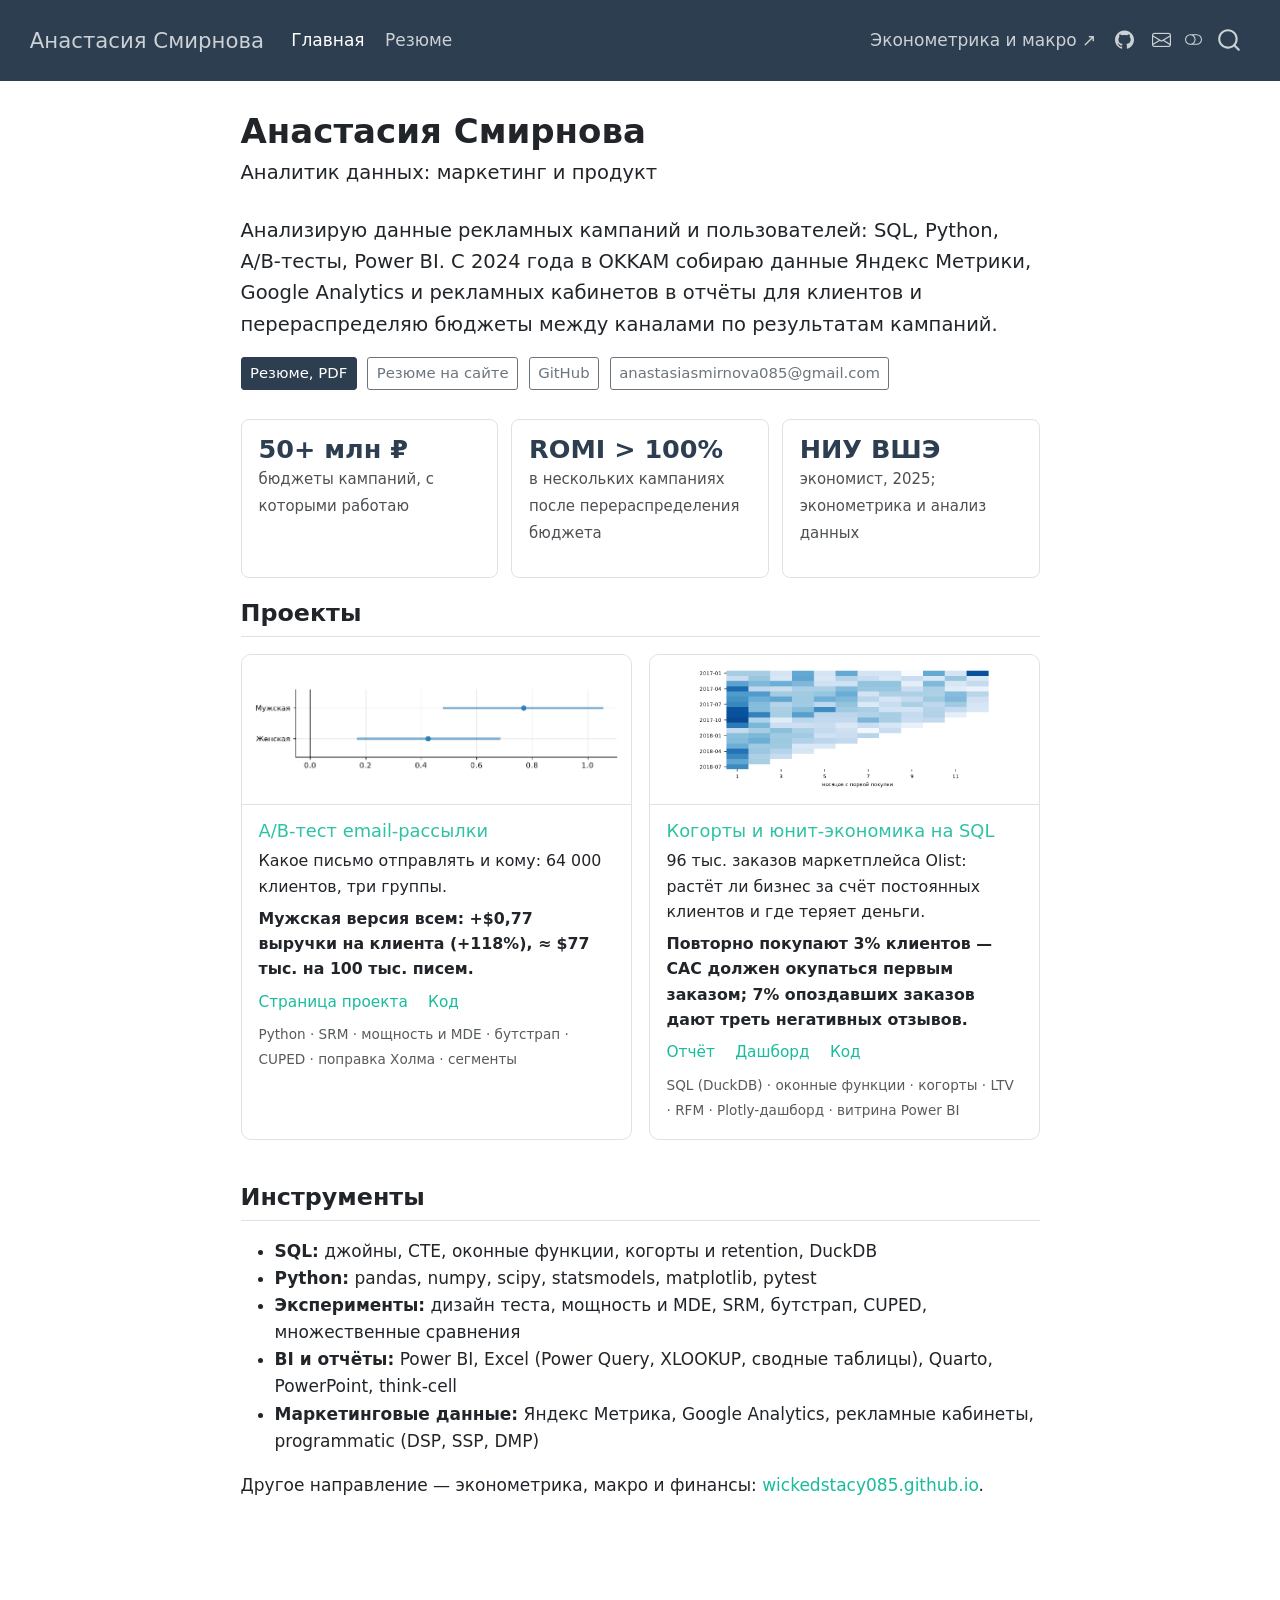
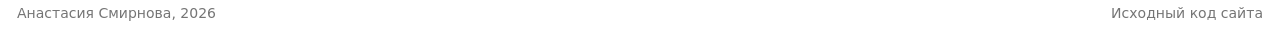
==== commit eaee9bb9: "Built site for gh-pages" ====
--- a/index.html
+++ b/index.html
@@ -340,7 +340,7 @@
 <div class="lead">
 <p>Анализирую данные рекламных кампаний и пользователей: SQL, Python, A/B-тесты, Power BI. С 2024 года в OKKAM собираю данные Яндекс Метрики, Google Analytics и рекламных кабинетов в отчёты для клиентов и перераспределяю бюджеты между каналами по результатам кампаний.</p>
 </div>
-<p><a href="./cv.html" class="btn btn-primary btn-sm">Резюме</a> <a href="https://github.com/wickedstacy085" class="btn btn-outline-secondary btn-sm">GitHub</a> <a href="mailto:anastasiasmirnova085@gmail.com" class="btn btn-outline-secondary btn-sm">anastasiasmirnova085@gmail.com</a></p>
+<p><a href="cv-product.pdf" class="btn btn-primary btn-sm">Резюме, PDF</a> <a href="./cv.html" class="btn btn-outline-secondary btn-sm">Резюме на сайте</a> <a href="https://github.com/wickedstacy085" class="btn btn-outline-secondary btn-sm">GitHub</a> <a href="mailto:anastasiasmirnova085@gmail.com" class="btn btn-outline-secondary btn-sm">anastasiasmirnova085@gmail.com</a></p>
 <div class="kpis">
 <div class="kpi">
 <p><strong>50+ млн ₽</strong> <span>бюджеты кампаний, с которыми работаю</span></p>
